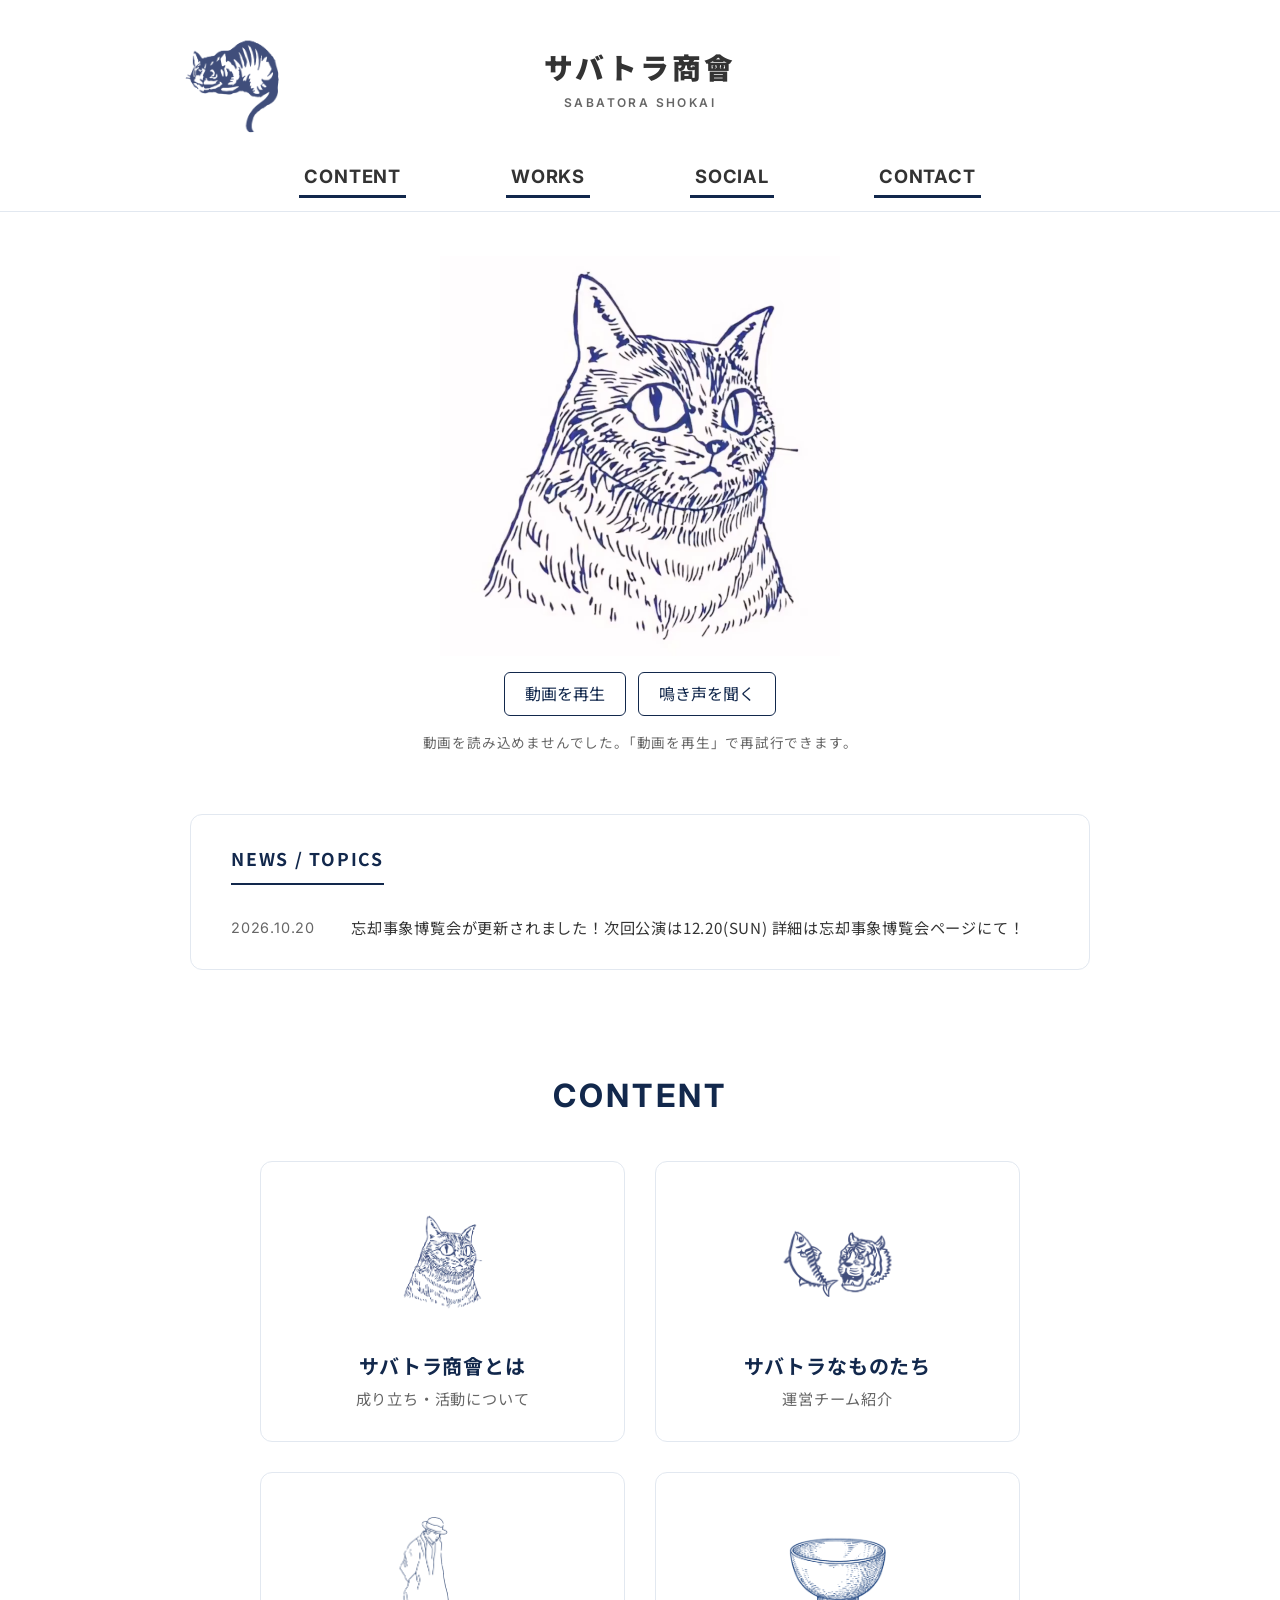
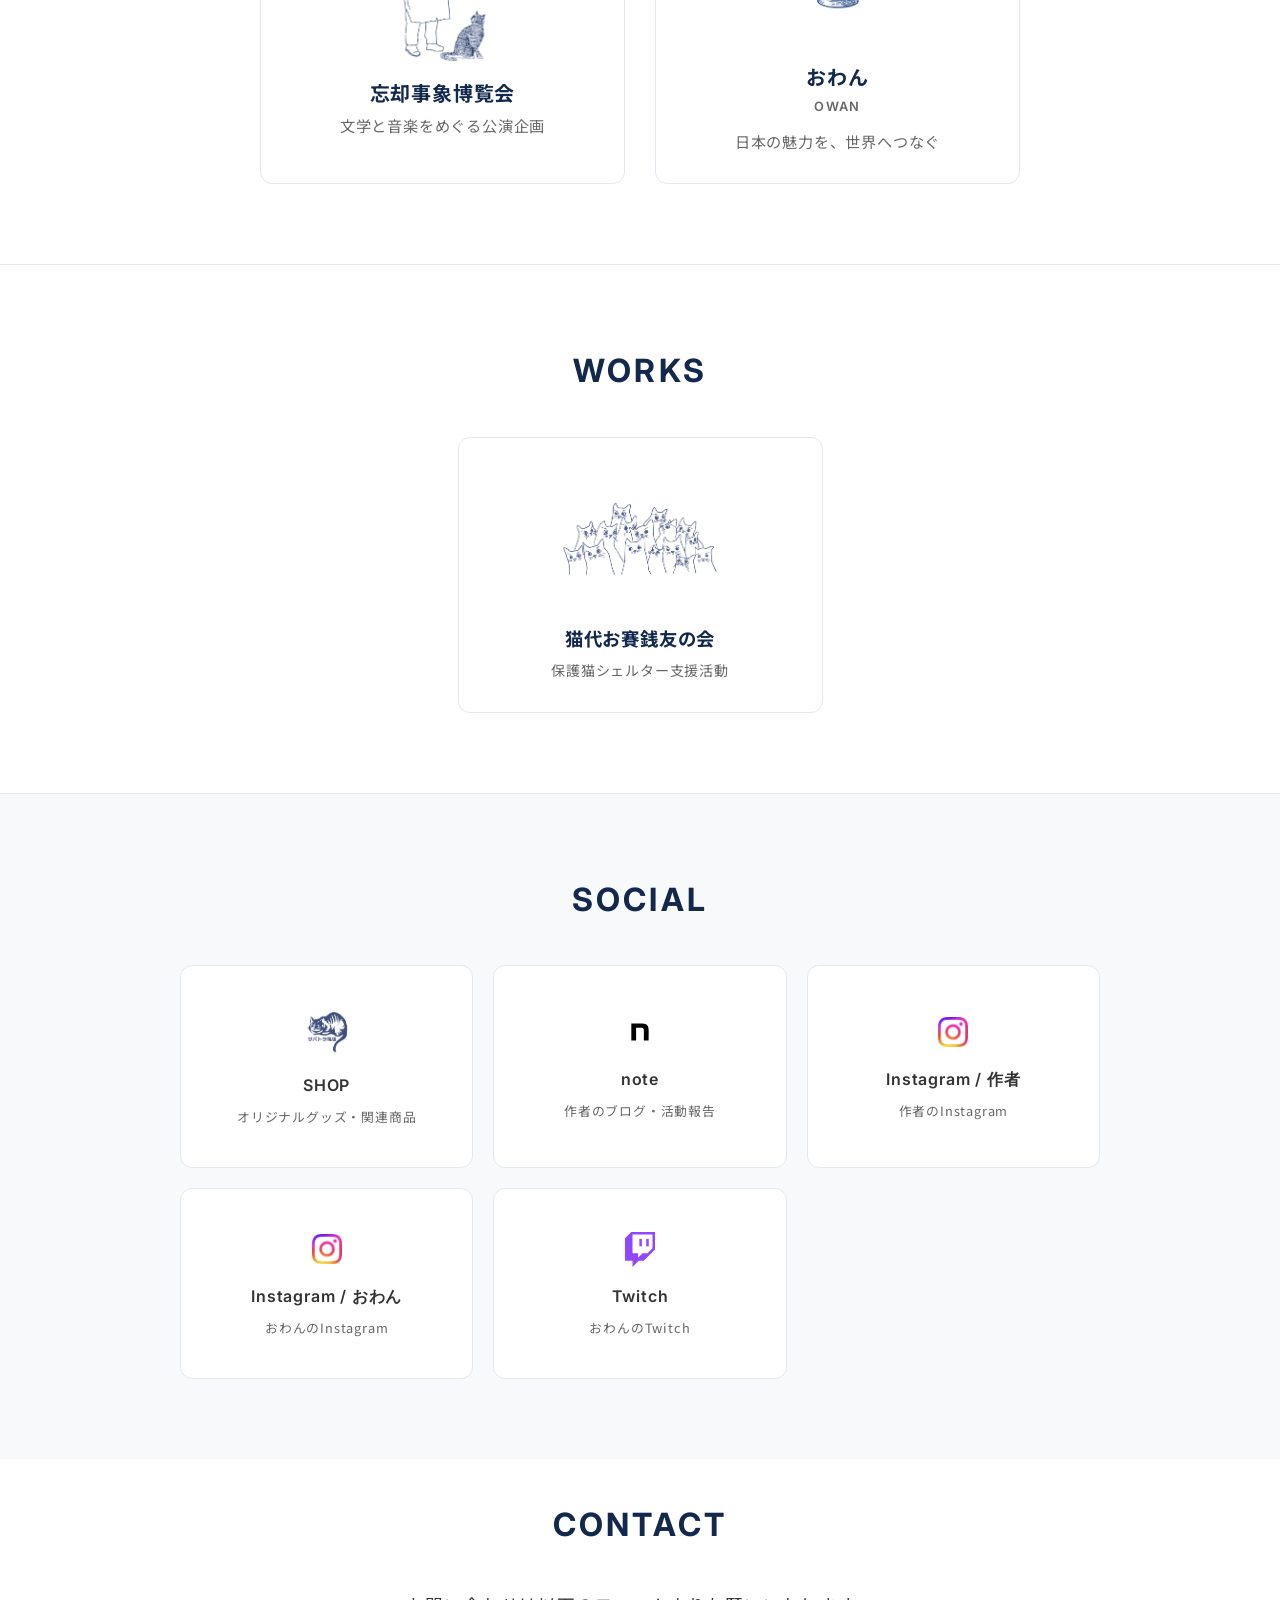
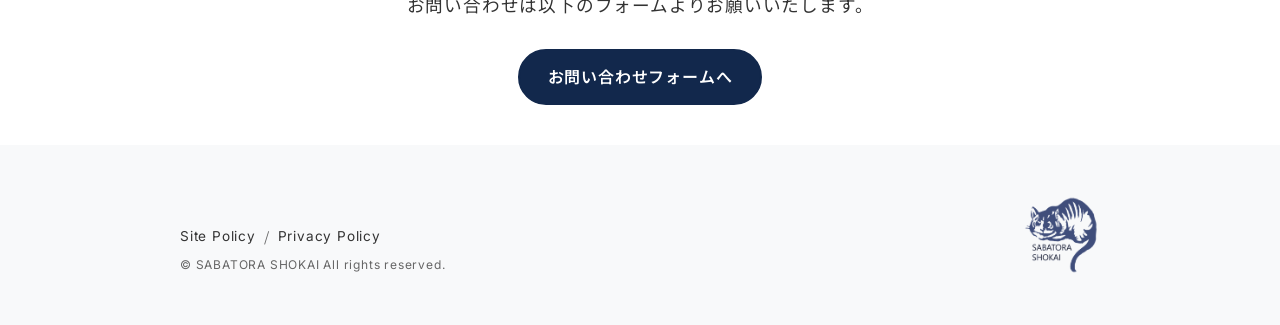
==== index.html @ c54bd8ae "Publish scoped Sabatora Shokai preview with synchronized cat video controls" ====
<!DOCTYPE html>
<html lang="ja">
<head>
<meta charset="UTF-8">
    <meta name="viewport" content="width=device-width, initial-scale=1.0">
    <title>サバトラ商會 | SABATORA SHOKAI</title>
    <meta name="description" content="サバトラ商會は、アート、コンテンツ、イベント、文学と音楽をめぐる企画など、日常の中で少しだけ楽しくて幸せなものを届ける小さな機関です。">
    <meta name="robots" content="noindex, nofollow">
    <!-- OGP -->
    <meta property="og:type" content="website">
    <meta property="og:title" content="サバトラ商會 | SABATORA SHOKAI">
    <meta property="og:description" content="サバトラ商會は、アート、コンテンツ、イベント、文学と音楽をめぐる企画など、日常の中で少しだけ楽しくて幸せなものを届ける小さな機関です。">
    <meta property="og:url" content="https://syo-dev-00.github.io/sabatora-shokai-preview-20261026/">
    <meta property="og:image" content="https://syo-dev-00.github.io/sabatora-shokai-preview-20261026/assets/img/ogp.jpg">
    <meta property="og:site_name" content="サバトラ商會">
    <!-- Twitter Card -->
    <meta name="twitter:card" content="summary_large_image">
    <meta name="twitter:title" content="サバトラ商會 | SABATORA SHOKAI">
    <meta name="twitter:description" content="サバトラ商會は、アート、コンテンツ、イベント、文学と音楽をめぐる企画など、日常の中で少しだけ楽しくて幸せなものを届ける小さな機関です。">
    <meta name="twitter:image" content="https://syo-dev-00.github.io/sabatora-shokai-preview-20261026/assets/img/ogp.jpg">
    <!-- Google Fonts -->
    <link rel="preconnect" href="https://fonts.googleapis.com">
    <link rel="preconnect" href="https://fonts.gstatic.com" crossorigin>
    <link href="https://fonts.googleapis.com/css2?family=Inter:wght@400;600;700&family=Noto+Sans+JP:wght@400;500;700;900&display=swap" rel="stylesheet">
    <!-- CSS -->
    <link rel="stylesheet" href="assets/css/style.css">
    <!-- Favicon -->
    <link rel="icon" type="image/png" href="assets/icons/favicon-96x96.png" sizes="96x96">
    <link rel="icon" type="image/svg+xml" href="assets/icons/favicon.svg">
    <link rel="shortcut icon" href="assets/icons/favicon.ico">
    <link rel="apple-touch-icon" sizes="180x180" href="assets/icons/apple-touch-icon.png">
    <link rel="manifest" href="assets/icons/site.webmanifest">
</head>
<body>
    <!-- ヘッダー (PPTXレイアウト準拠) -->
    <header class="header">
        <div class="header-inner">
            <!-- 左上ロゴ -->
            <div class="header-logo-container">
                <a href="index.html">
                    <img src="assets/img/common/logo_touka_01.png" alt="サバトラ商會 ロゴ" class="header-logo">
                </a>
            </div>
            
            <!-- 右上アイコンエリア（現在は非表示） -->
            <div class="header-icons-container">
                <!-- TODO: 将来的にコンテンツ量が増えた段階で検索機能の実装を検討
                <a href="#" class="icon-link search-icon disabled" onclick="return false;" aria-label="検索">
                    <svg width="24" height="24" viewBox="0 0 24 24" fill="none" stroke="currentColor" stroke-width="2" stroke-linecap="round" stroke-linejoin="round"><circle cx="11" cy="11" r="8"></circle><line x1="21" y1="21" x2="16.65" y2="16.65"></line></svg>
                </a>
                -->
            </div>

            <!-- スマホ用ハンバーガーメニュー -->
            <button class="hamburger" type="button" aria-label="メニューを開く" aria-expanded="false" aria-controls="global-nav">
                <span></span>
                <span></span>
                <span></span>
            </button>

            <!-- 中央タイトル（サイト名のみ） -->
            <div class="header-center">
                <div class="site-title">
                    <span class="ja">サバトラ商會</span>
                    <span class="en">SABATORA SHOKAI</span>
                </div>
            </div>

            <!-- ナビゲーション -->
            <nav class="header-nav" id="global-nav">
                <ul class="nav-list">
                    <li><a href="#content" class="nav-link">CONTENT</a></li>
                    <li><a href="#works" class="nav-link">WORKS</a></li>
                    <li><a href="#social" class="nav-link">SOCIAL</a></li>
                    <li><a href="#contact" class="nav-link">CONTACT</a></li>
                </ul>
            </nav>
        </div>
    </header>

    <main>
        <!-- ファーストビュー (Hero) トップ動画 -->
        <section class="hero hero--video" id="top">
            <h1 class="visually-hidden">サバトラ商會 | SABATORA SHOKAI</h1>
            <div class="hero-banner hero-banner--video">
                <!--
                    【更新箇所：トップ動画】
                    assets/img/common/index_top_sabatora.mp4 を使用します。
                    差し替える場合は同じファイル名・保存場所を使い、下のposterも
                    新しいMP4の実際のフレームから作り直してください。
                    無音ループ／鳴き声1回再生は assets/js/top-video.js で制御します。
                -->
                <video id="top-video" class="hero-video" width="800" height="800"
                    autoplay muted loop playsinline preload="auto" controls
                    poster="assets/img/common/index_top_sabatora_poster.png"
                    aria-label="サバトラ商會の猫の動画">
                    <source src="assets/img/common/index_top_sabatora.mp4" type="video/mp4">
                    お使いのブラウザーは動画再生に対応していません。
                </video>
                <div class="hero-video-controls" hidden>
                    <button type="button" id="video-play" class="hero-video-button">動画を再生</button>
                    <button type="button" id="video-sound" class="hero-video-button" aria-pressed="false">鳴き声を聞く</button>
                </div>
                <p id="video-status" class="hero-video-status" role="status" hidden></p>
            </div>
        </section>

        <!-- NEWS / TOPICS -->
        <section class="news-section" id="news">
            <div class="container">
                <div class="news-box">
                    <div class="news-header">
                        <h2 class="news-title">NEWS / TOPICS</h2>
                    </div>
                    <!--
                        【更新箇所：NEWS / TOPICS】
                        新しいお知らせは、日付と本文を含む <li class="news-item"> から
                        </li> までを一組として複製し、このul内の先頭へ追加してください。
                        複製した組の日付と本文だけを変更し、既存のお知らせは残します。
                        新しい日付が上になるように並べ、classやタグは変更しません。
                    -->
                    <ul class="news-list">
                        <li class="news-item">
                            <span class="news-date">2026.10.20</span>
                            <span class="news-text">忘却事象博覧会が更新されました！次回公演は12.20(SUN) 詳細は忘却事象博覧会ページにて！</span>
                        </li>
                    </ul>
                </div>
            </div>
        </section>

        <!-- CONTENT -->
        <section class="content-section section-pad" id="content">
            <div class="container">
                <div class="section-header">
                    <h2 class="section-title">CONTENT</h2>
                </div>
                <div class="content-grid">
                    <!-- サバトラ商會とは -->
                    <a href="about.html" class="content-item">
                        <div class="content-icon icon-sabatora"><img src="assets/img/common/logo_touka_03.png" alt="サバトラ商會とは"></div>
                        <h3 class="content-title">サバトラ商會とは</h3>
                        <p class="content-desc">成り立ち・活動について</p>
                    </a>

                    <!-- サバトラなものたち -->
                    <a href="people.html" class="content-item">
                        <div class="content-icon icon-people">
                            <img src="assets/img/people/people_sabatotora.png" alt="サバトラなものたち">
                        </div>
                        <h3 class="content-title">サバトラなものたち</h3>
                        <p class="content-desc">運営チーム紹介</p>
                    </a>
                    
                    <!-- 忘却事象博覧会 -->
                    <a href="boukyaku.html" class="content-item">
                        <div class="content-icon icon-bungou"><img src="assets/img/boukyaku/bungou_touka_01.png" alt="忘却事象博覧会"></div>
                        <h3 class="content-title">忘却事象博覧会</h3>
                        <p class="content-desc">文学と音楽をめぐる公演企画</p>
                    </a>

                    <!-- おわん -->
                    <a href="https://owan.sabatora-shokai.com/" class="content-item" target="_blank" rel="noopener noreferrer">
                        <div class="content-icon icon-owan"><img src="assets/img/owan/owan_touka.png" alt="おわん"></div>
                        <h3 class="content-title">おわん</h3>
                        <div class="content-subtitle">OWAN</div>
                        <p class="content-desc">日本の魅力を、世界へつなぐ</p>
                    </a>
                </div>
            </div>
        </section>

        <!-- WORKS -->
        <section class="works-section section-pad" id="works">
            <div class="container">
                <div class="section-header">
                    <h2 class="section-title">WORKS</h2>
                </div>
                <div class="works-body">
                    <div class="works-grid">
                        <!-- 猫代お賽銭友の会 -->
                        <a href="works-neko-osaisen.html" class="works-card">
                            <div class="works-card-img">
                                <img src="assets/img/works/neko-osaisen/works_logo.png" alt="猫代お賽銭友の会">
                            </div>
                            <div class="works-card-body">
                                <h3 class="works-card-title">猫代お賽銭友の会</h3>
                                <p class="works-card-desc">保護猫シェルター支援活動</p>
                            </div>
                        </a>
                    </div>
                </div>
            </div>
        </section>

        <!-- リンク (SOCIAL) 本文セクションとして配置 -->
        <section class="links section-pad" id="social">
            <div class="container">
                <div class="section-header">
                    <h2 class="section-title">SOCIAL</h2>
                </div>
                <div class="links-grid">
                    <!-- SHOP -->
                    <a href="https://sabatora.shopselect.net" class="link-item" target="_blank" rel="noopener noreferrer">
                        <div class="link-icon" style="height:52px;"><img src="assets/img/social/syouten.png" alt="SHOP" width="60" style="height:auto;"></div>
                        <h3 class="link-name">SHOP</h3>
                        <p class="link-desc">オリジナルグッズ・関連商品</p>
                    </a>
                    <!-- note -->
                    <a href="https://note.com/mao_takeuchi" class="link-item" target="_blank" rel="noopener noreferrer">
                        <div class="link-icon"><img src="assets/img/social/icon.svg" alt="note" width="40" height="40"></div>
                        <h3 class="link-name">note</h3>
                        <p class="link-desc">作者のブログ・活動報告</p>
                    </a>
                    <!-- 作者 Instagram -->
                    <a href="https://www.instagram.com/mao_takeuchi/" class="link-item" target="_blank" rel="noopener noreferrer">
                        <div class="link-icon"><img src="assets/img/social/Instagram_Glyph_Gradient.png" alt="Instagram" width="30" height="30"></div>
                        <h3 class="link-name">Instagram / 作者</h3>
                        <p class="link-desc">作者のInstagram</p>
                    </a>
                    <!-- おわん Instagram -->
                    <a href="https://www.instagram.com/owanthecat/" class="link-item" target="_blank" rel="noopener noreferrer">
                        <div class="link-icon"><img src="assets/img/social/Instagram_Glyph_Gradient.png" alt="Instagram" width="30" height="30"></div>
                        <h3 class="link-name">Instagram / おわん</h3>
                        <p class="link-desc">おわんのInstagram</p>
                    </a>
                    <!-- Twitch -->
                    <a href="https://www.twitch.tv/owanthecat" class="link-item" target="_blank" rel="noopener noreferrer">
                        <div class="link-icon"><img src="assets/img/social/glitch_flat_purple.svg" alt="Twitch" width="30" height="30"></div>
                        <h3 class="link-name">Twitch</h3>
                        <p class="link-desc">おわんのTwitch</p>
                    </a>
                </div>
            </div>
        </section>

        <!-- コンタクト (Contact) メール導線 -->
        <section class="contact section-pad" id="contact">
            <div class="container">
                <div class="section-header">
                    <h2 class="section-title">CONTACT</h2>
                </div>
                <div class="contact-inner">
                    <p class="contact-desc">
                        お問い合わせは以下のフォームよりお願いいたします。
                    </p>
                    <a href="https://forms.gle/N3kHqeqKoKmUGtqM6" target="_blank" rel="noopener noreferrer" class="btn btn-primary">お問い合わせフォームへ</a>
                </div>
            </div>
        </section>
    </main>

    <!-- 最小限のフッター -->
    <footer class="footer">
        <div class="container">
            <div class="footer-inner">
                <!-- 左側：ポリシー等 -->
                <div class="footer-left">
                    <div class="footer-policy">
                        <div class="policy-links">
                            <a href="sitepolicy.html" class="privacy-link">Site Policy</a>
                            <span class="policy-separator">/</span>
                            <a href="privacy.html" class="privacy-link">Privacy Policy</a>
                        </div>
                        <p class="copyright">&copy; SABATORA SHOKAI All rights reserved.</p>
                    </div>
                </div>
                <!-- 右側：ロゴ -->
                <div class="footer-right">
                    <img src="assets/img/common/logo_touka_02.png" alt="サバトラ商會 ロゴ" class="footer-logo">
                </div>
            </div>
        </div>
    </footer>

    <!-- JavaScript -->
    <script src="assets/js/main.js"></script>
    <script src="assets/js/top-video.js"></script>
</body>
</html>
---- assets/css/style.css ----
@charset "UTF-8";

/* =========================================
   Variables
========================================= */
:root {
    --color-text: #333333;
    --color-text-light: #666666;
    --color-primary: #12284c; /* ネイビー */
    --color-primary-hover: #1e4079;
    --color-bg: #ffffff;
    --color-bg-alt: #f8f9fa; /* 薄いグレー */
    --color-border: #e2e8f0;
    --font-family-base: 'Noto Sans JP', sans-serif;
    --font-family-en: 'Inter', sans-serif;
    --container-width: 1000px;
}

/* =========================================
   Reset & Base
========================================= */
html {
    -webkit-text-size-adjust: 100%;
    text-size-adjust: 100%;
    background-color: var(--color-bg-alt); /* iOS Chromeのフッター下余白(ルート露出)対策 */
}

* {
    margin: 0;
    padding: 0;
    box-sizing: border-box;
}

body {
    font-family: var(--font-family-base);
    color: var(--color-text);
    background-color: var(--color-bg-alt); /* iPhone等の下部余白対策でフッター背景色に合わせる */
    line-height: 1.6;
    font-size: 16px;
    letter-spacing: 0.05em;
    -webkit-font-smoothing: antialiased;
    overflow-x: hidden;
    display: flex;
    flex-direction: column;
    min-height: 100vh;
    min-height: 100dvh; /* iOS Safari等のアドレスバーを考慮した高さを追加 */
}

main {
    flex: 1;
    background-color: var(--color-bg); /* 元のbodyの白背景をmainで担保 */
}

a {
    color: inherit;
    text-decoration: none;
    transition: opacity 0.3s ease, color 0.3s ease, background-color 0.3s ease;
}

a:hover {
    opacity: 0.7;
}

img {
    max-width: 100%;
    height: auto;
    vertical-align: bottom;
}

ul {
    list-style: none;
}

button {
    background: none;
    border: none;
    cursor: pointer;
    font-family: inherit;
}

.container {
    max-width: var(--container-width);
    margin: 0 auto;
    padding: 0 40px;
}

.section-pad {
    padding: 80px 0;
}

/* =========================================
   Typography & Utilities
========================================= */
.visually-hidden {
    position: absolute;
    width: 1px;
    height: 1px;
    padding: 0;
    margin: -1px;
    overflow: hidden;
    clip: rect(0, 0, 0, 0);
    white-space: nowrap;
    border: 0;
}

.section-header {
    text-align: center;
    margin-bottom: 40px;
}

.section-title {
    font-family: var(--font-family-en);
    font-size: 2rem;
    font-weight: 700;
    color: var(--color-primary);
    letter-spacing: 0.1em;
}

.disabled {
    pointer-events: none;
    opacity: 0.5;
    cursor: default;
}

/* Buttons */
.btn {
    display: inline-flex;
    align-items: center;
    justify-content: center;
    min-width: 240px;
    height: 56px;
    padding: 0 28px;
    border-radius: 50px;
    font-weight: 600;
    text-align: center;
    font-size: 1rem;
    letter-spacing: 0.05em;
}

.btn-large {
    /* サイズは.btnで統一されたため削除（継承のみ） */
}

.btn-primary {
    background-color: var(--color-primary);
    color: #fff;
    border: 2px solid var(--color-primary);
}

.btn-primary:hover {
    background-color: var(--color-primary-hover);
    border-color: var(--color-primary-hover);
    color: #fff;
    opacity: 1;
}

.btn-dark {
    background-color: #222;
    color: #fff;
    border: 2px solid #222;
}

.btn-dark:hover {
    background-color: #000;
    border-color: #000;
    color: #fff;
    opacity: 1;
}

/* =========================================
   Header (PPTX寄せレイアウト)
========================================= */
.header {
    background-color: rgba(255, 255, 255, 0.98);
    position: fixed;
    top: 0;
    left: 0;
    width: 100%;
    z-index: 100;
    border-bottom: 1px solid var(--color-border);
}

.header-inner {
    position: relative;
    display: flex;
    flex-direction: column;
    align-items: center;
    padding: 20px 40px;
    max-width: var(--container-width);
    margin: 0 auto;
}

/* 左上ロゴ */
.header-logo-container {
    position: absolute;
    left: 40px;
    top: 5px; /* 上に移動 */
}

.header-logo {
    height: 155px; /* 10-15%縮小 */
}

/* 右上アイコン */
.header-icons-container {
    position: absolute;
    right: 40px;
    top: 50px; /* タイトルと猫ロゴの中心付近に合わせて下げる */
    display: flex;
    align-items: center;
    gap: 30px; /* アイコン間の間隔を広げる */
}

.icon-link {
    color: var(--color-text);
}

/* 中央配置のタイトルとナビゲーション */
.header-center {
    display: flex;
    flex-direction: column;
    align-items: center;
}

.site-title {
    display: flex;
    flex-direction: column;
    align-items: center;
    margin-top: 30px;
    margin-bottom: 50px;
}

.site-title .ja {
    font-size: 1.8rem;
    font-weight: 900;
    color: var(--color-text);
    line-height: 1.2;
    letter-spacing: 0.1em;
    margin-bottom: 8px; /* 日本語と英語の間隔を空ける */
}

.site-title .en {
    font-family: var(--font-family-en);
    font-size: 0.75rem;
    color: var(--color-text-light);
    letter-spacing: 0.2em;
    font-weight: 600;
}

.header-nav {
    display: flex;
}

.nav-list {
    display: flex;
    gap: 100px; /* ナビゲーションの間隔を少しだけ広げる */
    align-items: center;
}

.nav-link {
    font-family: var(--font-family-en);
    font-weight: 700;
    font-size: 1.15rem; /* 文字を大きくする */
    color: var(--color-text);
    padding: 0 5px 8px; /* 下線との余白 */
    border-bottom: 3px solid var(--color-primary); /* 個別に下線を引く */
    transition: color 0.3s, opacity 0.3s;
}

.nav-link:hover {
    color: var(--color-primary);
}

.hamburger {
    display: none;
    flex-direction: column;
    justify-content: space-between;
    width: 24px;
    height: 18px;
    z-index: 101;
    position: absolute;
    right: 20px;
    top: 30px;
}

.hamburger span {
    display: block;
    width: 100%;
    height: 2px;
    background-color: var(--color-text);
    transition: all 0.3s ease;
}

/* =========================================
   Hero (ファーストビュー・画像のみ)
========================================= */
.hero {
    width: 100%;
    background-color: var(--color-bg); 
    padding-top: 240px;
    display: flex;
    flex-direction: column;
    padding-bottom: 40px;
}
@media (max-width: 991px) {
    .hero {
        padding-top: 100px; /* ヘッダー高+余裕を持たせる */
        padding-bottom: 0px; /* トップ画像下の余白を詰める */
    }
}

.hero-banner {
    width: 100%;
    max-width: 1200px;
    margin: 0 auto;
    overflow: hidden;
    padding: 0 20px; /* 左右に少し余白 */
}

.hero-banner img {
    width: 100%;
    height: 50vh; 
    min-height: 400px;
    object-fit: cover;
    display: block;
    background-color: #e2e8f0;
}

/* ロゴ画像をトップに使用する場合のバリアント */
.hero-banner--logo {
    background-color: var(--color-bg);
    display: flex;
    justify-content: center;
    align-items: center;
    padding: 40px 20px;
}
.hero-banner--logo img {
    width: auto;
    height: auto;
    max-width: 680px;
    max-height: 680px;
    min-height: unset;
    object-fit: contain;
    background-color: transparent;
}
@media (max-width: 768px) {
    .hero-banner--logo {
        padding: 40px 20px;
    }
    .hero-banner--logo img {
        max-width: 92vw;
        max-height: 92vw;
        transform: scale(1.18);
    }
}

/* トップ動画専用。既存のヘッダー・NEWS・他ページには適用しない。 */
.hero--video {
    padding-bottom: 0;
}
.hero-banner--video {
    display: flex;
    flex-direction: column;
    align-items: center;
    padding: 16px 20px 0;
    gap: 16px;
}
.hero-video {
    display: block;
    width: min(100%, 400px);
    height: auto;
    aspect-ratio: 1;
    object-fit: contain;
}
.hero-video-controls {
    display: flex;
    flex-wrap: wrap;
    justify-content: center;
    gap: 12px;
}
.hero-video-controls[hidden],
.hero-video-button[hidden],
.hero-video-status[hidden] {
    display: none;
}
.hero-video-button {
    min-height: 44px;
    padding: 8px 20px;
    border: 1px solid var(--color-primary);
    border-radius: 6px;
    background: #fff;
    color: var(--color-primary);
    font: inherit;
    cursor: pointer;
}
.hero-video-status {
    margin: 0;
    font-size: 0.85rem;
    text-align: center;
    color: var(--color-text-light);
}
@media (max-width: 991px) {
    .hero-banner--video {
        padding-top: 32px;
    }
    .hero-video {
        width: min(68vw, 360px);
    }
}

/* =========================================
   News / Topics
========================================= */
.news-section {
    background-color: var(--color-bg);
    padding-top: 60px;
    padding-bottom: 20px;
}

.news-box {
    max-width: 900px;
    margin: 0 auto;
    background-color: #fff;
    border: 1px solid var(--color-border);
    border-radius: 12px;
    padding: 30px 40px;
}

.news-header {
    margin-bottom: 15px;
    border-bottom: 2px solid var(--color-primary);
    padding-bottom: 10px;
    display: inline-block;
}

.news-title {
    font-size: 1.1rem;
    font-weight: 700;
    color: var(--color-primary);
    letter-spacing: 0.1em;
}

.news-list {
    list-style: none;
}

.news-item {
    display: flex;
    flex-direction: column;
    padding: 15px 0;
    border-bottom: 1px dashed var(--color-border);
}

.news-item:last-child {
    border-bottom: none;
    padding-bottom: 0;
}

@media (min-width: 768px) {
    .news-item {
        flex-direction: row;
        align-items: center;
    }
}

.news-date {
    font-family: var(--font-family-en);
    font-size: 0.9rem;
    color: var(--color-text-light);
    margin-bottom: 5px;
}

@media (min-width: 768px) {
    .news-date {
        width: 120px;
        margin-bottom: 0;
        flex-shrink: 0;
    }
}

.news-text {
    font-size: 0.95rem;
    color: var(--color-text);
}

/* =========================================
   About
========================================= */
.about {
    background-color: var(--color-bg-alt);
}

.about-content {
    max-width: 700px;
    margin: 0 auto;
    text-align: center;
}

.about-text {
    font-size: 1.1rem;
    line-height: 2;
    color: var(--color-text);
}

/* =========================================
   Content
========================================= */
.content-section {
    background-color: var(--color-bg);
}

.content-grid {
    display: grid;
    grid-template-columns: repeat(2, minmax(0, 1fr));
    gap: 30px;
    max-width: 760px;
    margin: 0 auto;
}

.content-item {
    position: relative;
    display: flex;
    flex-direction: column;
    align-items: center;
    justify-content: center;
    background-color: #fff;
    padding: 30px 20px; /* 上下パディングを詳めて正方形寄りに */
    border-radius: 12px;
    border: 1px solid var(--color-border);
    transition: transform 0.3s, box-shadow 0.3s;
    text-align: center;
    min-height: 260px; /* 高さを少し抜いて正方形寄りに */
}

a.content-item:hover {
    transform: translateY(-3px);
    box-shadow: 0 8px 15px rgba(0,0,0,0.05);
    opacity: 1; /* デフォルトのaタグホバー透明化を打ち消す */
}

/* CONTENT内の小さな視覚要素 */
.content-icon {
    height: 140px; /* 約2倍に拡大 */
    margin-bottom: 18px; /* アイコンとタイトルの余白調整 */
    display: flex;
    align-items: center;
    justify-content: center;
}

.content-icon img {
    max-height: 100%;
    width: auto;
    opacity: 1; /* 透過PNGとしてそのまま表示 */
    background: transparent; /* 背景なし */
    border: none; /* 枠線なし */
    box-shadow: none; /* 影なし */
}

/* 各アイコンごとの微調整 */
.icon-sabatora img {
    transform: scale(1.25); /* 1.25倍ほど大きく */
}

.icon-bungou img {
    transform: scale(1.1); /* 少しだけ大きく */
}

/* icon-owan はそのまま */

.icon-people {
    width: 100%;
    max-width: 300px;
}

.icon-people img {
    max-width: 100%;
    max-height: 130px;
    object-fit: contain;
    transform: scale(1.35);
}

.content-title {
    font-size: 1.25rem;
    font-weight: 700;
    color: var(--color-primary);
    margin-bottom: 4px; /* サブタイトルとの間隔を狭める */
}

.content-subtitle {
    font-family: var(--font-family-en);
    font-size: 0.8rem;
    font-weight: 600;
    color: var(--color-text-light);
    letter-spacing: 0.1em;
    margin-bottom: 12px; /* 説明文との間隔 */
}

.content-desc {
    font-size: 0.95rem;
    color: var(--color-text-light);
}

.disabled-item {
    opacity: 0.6;
    pointer-events: none;
    background-color: var(--color-bg-alt); /* 薄いグレー背景にしてクリックできない感触を出す */
}

/* =========================================
   Links
========================================= */
.links {
    background-color: var(--color-bg-alt);
}

.links-grid {
    display: grid;
    grid-template-columns: repeat(3, 1fr); /* PC: 3列 → 5項目の場合は3+2の自然折り返し */
    gap: 20px;
}

/* 5項目ある場合、PCは3列の後に2列が来る自然な配置 */
@media (min-width: 769px) {
    .links-grid {
        grid-template-columns: repeat(3, 1fr);
    }
}

@media (max-width: 768px) {
    .links-grid {
        grid-template-columns: 1fr;
    }
    .content-grid {
        grid-template-columns: 1fr;
    }
}

.link-item {
    display: flex;
    flex-direction: column;
    align-items: center;
    justify-content: center;
    background-color: #fff;
    padding: 40px 20px;
    border-radius: 12px;
    border: 1px solid var(--color-border);
    transition: transform 0.3s, box-shadow 0.3s;
}

.link-item:hover {
    transform: translateY(-3px);
    box-shadow: 0 8px 15px rgba(0,0,0,0.05);
    opacity: 1;
}

.link-icon {
    font-size: 1.8rem;
    margin-bottom: 15px;
    display: flex;
    align-items: center;
    justify-content: center;
    height: 40px;
}

/* SHOP / note などのアイコンなしリンク用テキストプレースホルダー */
.link-icon-text {
    font-family: var(--font-family-en);
    font-size: 1.1rem;
    font-weight: 700;
    color: var(--color-primary);
    letter-spacing: 0.05em;
}

/* アイコンなし版カード：アイコン分の高さを上余白で補う */
.link-item--no-icon {
    padding-top: 55px; /* link-icon の height(40px) + margin-bottom(15px) 相当 */
}

.link-name {
    font-family: var(--font-family-en);
    font-size: 1rem;
    font-weight: 600;
    color: var(--color-text);
}

.link-desc {
    font-size: 0.8rem;
    color: var(--color-text-light);
    margin-top: 8px;
    text-align: center;
}

/* =========================================
   Contact
========================================= */
.contact {
    background-color: var(--color-bg);
    text-align: center;
}

.contact.section-pad {
    padding: 40px 0; /* 上下の余白を詰めて軽く見せる */
}

.contact-inner {
    max-width: 600px;
    margin: 0 auto;
}

.contact-desc {
    font-size: 1.1rem;
    margin-bottom: 30px;
}

/* =========================================
   Works Section
========================================= */
.works-section {
    background-color: var(--color-bg);
    border-top: 1px solid var(--color-border);
    border-bottom: 1px solid var(--color-border);
    text-align: center;
}

.works-body {
    max-width: 960px;
    margin: 0 auto;
}

.works-desc {
    font-size: 0.95rem;
    color: var(--color-text-light);
    padding: 8px 0;
}

/* WORKSカードグリッド */
.works-grid {
    display: grid;
    grid-template-columns: repeat(auto-fill, minmax(240px, 1fr));
    gap: 30px;
    margin-top: 8px;
}

.works-card {
    display: flex;
    flex-direction: column;
    align-items: center;
    background-color: #fff;
    border: 1px solid var(--color-border);
    border-radius: 12px;
    padding: 30px 20px;
    text-decoration: none;
    color: inherit;
    transition: transform 0.3s, box-shadow 0.3s;
    text-align: center;
}

@media (min-width: 769px) {
    .works-card:only-child {
        grid-column: 1 / -1;
        width: 100%;
        max-width: 365px;
        justify-self: center;
    }
}

.works-card:hover {
    transform: translateY(-3px);
    box-shadow: 0 8px 20px rgba(0,0,0,0.07);
    opacity: 1;
}

.works-card-img {
    width: 100%;
    max-width: 190px;
    margin-bottom: 14px;
}

.works-card-img img {
    width: 100%;
    height: auto;
    display: block;
}

.works-card-title {
    font-size: 1.15rem;
    font-weight: 700;
    color: var(--color-primary);
    margin-bottom: 6px;
}

.works-card-desc {
    font-size: 0.88rem;
    color: var(--color-text-light);
}

@media (max-width: 768px) {
    .works-grid {
        grid-template-columns: 1fr;
        max-width: 360px;
        margin-left: auto;
        margin-right: auto;
    }
    .works-card {
        padding: 20px 12px;
    }
    .works-card-img {
        max-width: 120px;
        margin-bottom: 10px;
    }
}

/* =========================================
   Footer (左寄せテキスト、右寄せロゴの横並び)
========================================= */
.footer {
    background-color: var(--color-bg-alt); /* 薄いグレー背景に変更してロゴを見やすく */
    color: var(--color-text);
    padding: 50px 0 50px; /* 上下均等にパディング */
}

.footer-inner {
    display: flex;
    justify-content: space-between;
    align-items: flex-end; /* 下揃えでバランスを取る */
}

.footer-left {
    display: flex;
    flex-direction: column;
    align-items: flex-start; /* 左寄せ */
    gap: 20px; /* SNSとポリシーの間の余白 */
}

.footer-sns {
    display: flex;
    gap: 30px; /* アイコン間の間隔を広げる */
}

.footer-sns .sns-img {
    width: 25px;
    height: 25px;
    transition: opacity 0.3s;
}

.footer-sns a:hover .sns-img {
    opacity: 0.7;
}

.footer-policy {
    display: flex;
    flex-direction: column;
    align-items: flex-start; /* 左寄せ */
    gap: 8px;
}

.policy-links {
    display: flex;
    align-items: center;
    gap: 8px;
}

.policy-separator {
    color: var(--color-text-light);
    font-size: 0.85rem;
}

.privacy-link {
    font-family: var(--font-family-en);
    font-size: 0.85rem;
    color: var(--color-text);
    transition: color 0.3s;
}

.privacy-link:hover {
    color: var(--color-primary);
}

.copyright {
    font-family: var(--font-family-en);
    font-size: 0.75rem;
    color: var(--color-text-light);
}

.footer-right {
    display: flex;
    align-items: flex-end;
}

.footer-logo {
    height: 80px; /* 右下のロゴを少し大きめに */
}


/* =========================================
   About Page Re-design
========================================= */
.about-page-wrapper {
    padding-top: 240px;
    padding-bottom: 80px;
    background-color: var(--color-bg);
}

.about-main-container {
    max-width: 1100px; /* 横幅のある安定した構成 */
    margin: 0 auto;
    border: 1px solid var(--color-border); /* 全体を囲む枠線 */
    background-color: #fff;
}

.about-hero {
    background-color: #6a82a8; /* 添付画像に近いスレートブルー */
    color: #fff;
    text-align: center;
    padding: 40px 0;
    border-bottom: 1px solid var(--color-border);
}

.about-page-title {
    font-size: 2.2rem;
    font-weight: 700;
    margin-bottom: 8px;
    letter-spacing: 0.1em;
    color: #fff;
}

.about-page-subtitle {
    font-family: var(--font-family-en);
    font-size: 1.4rem;
    font-weight: 600;
    letter-spacing: 0.05em;
    color: #fff;
}

.about-grid {
    display: grid;
    grid-template-columns: 1fr;
    gap: 40px;
    padding: 40px 30px;
}

@media (min-width: 992px) {
    .about-grid {
        grid-template-columns: 1fr 400px; /* 右側画像を大きめに */
        gap: 60px;
        padding: 60px 80px; /* 余白多め */
        align-items: center;
    }
}

.about-text-area {
    order: 2; /* スマホではテキストが下 */
}

@media (min-width: 992px) {
    .about-text-area {
        order: 1; /* PCでは左にテキスト */
    }
}

.about-img-area {
    order: 1; /* スマホでは画像が上 */
    display: flex;
    justify-content: center;
    align-items: center;
}

@media (min-width: 992px) {
    .about-img-area {
        order: 2; /* PCでは右に画像 */
        justify-content: flex-end; /* 右寄せ */
    }
}

.about-img-area img {
    max-width: 100%;
    width: 350px; /* バランスの良いサイズ */
    height: auto;
}

.about-body p {
    font-size: 1rem;
    line-height: 2.2; /* 読みやすい行間 */
    color: var(--color-text);
    margin-bottom: 25px;
}

.about-body p:last-child {
    margin-bottom: 0;
}

/* =========================================
   People Page (サバトラなものたち)
========================================= */
.people-page-wrapper {
    padding-top: 240px;
    padding-bottom: 0;
    background-color: var(--color-bg);
}

.people-main-container {
    max-width: 1000px;
    margin: 0 auto;
    background-color: #fff;
    border: 1px solid var(--color-border);
}

.people-hero {
    position: relative;
    min-height: 840px;
    padding: 0;
    overflow: hidden;
    background-color: #fff;
    border-bottom: 1px solid rgba(18, 40, 76, 0.08);
}

.people-hero-inner {
    position: relative;
    min-height: 840px;
}

.people-hero-visual {
    position: absolute;
    right: -18px;
    bottom: 58px;
    left: 120px;
    z-index: 1;
    display: flex;
    align-items: center;
    justify-content: flex-end;
    min-width: 0;
    padding: 0;
    background-color: transparent;
    border: none;
}

.people-hero-visual img {
    width: 100%;
    max-width: 900px;
    height: auto;
    display: block;
}

.people-hero-text {
    position: absolute;
    top: 58px;
    left: 86px;
    z-index: 2;
    width: 440px;
    max-width: calc(100% - 172px);
    min-width: 0;
    text-align: center;
}

.people-page-title {
    font-size: 1.55rem;
    line-height: 1.45;
    font-weight: 600;
    color: var(--color-primary);
    margin-bottom: 28px;
    text-align: center;
}

.people-lead p {
    font-size: 0.96rem;
    line-height: 1.85;
    color: var(--color-text);
    margin-bottom: 6px;
}

.people-lead p:last-child {
    margin-bottom: 0;
}

.people-profile-section {
    padding: 56px 48px;
    border-bottom: 1px solid rgba(18, 40, 76, 0.08);
}

.people-profile-section:last-child {
    border-bottom: none;
}

.people-profile {
    display: grid;
    grid-template-columns: minmax(0, 0.9fr) minmax(0, 1.1fr);
    gap: 48px;
    align-items: center;
}

.people-profile--reverse {
    grid-template-columns: minmax(0, 1.1fr) minmax(0, 0.9fr);
}

.people-profile-visual {
    display: flex;
    justify-content: center;
    align-items: center;
    min-width: 0;
}

.people-profile-visual img {
    width: 100%;
    max-width: 300px;
    height: auto;
    display: block;
}

.people-profile--reverse .people-profile-visual img {
    max-width: 320px;
}

.people-profile-text {
    min-width: 0;
}

.people-profile-title {
    font-size: 1.55rem;
    font-weight: 700;
    line-height: 1.45;
    color: var(--color-primary);
    margin-bottom: 22px;
    padding-bottom: 12px;
    border-bottom: 1px solid var(--color-border);
}

.people-profile-text p {
    font-size: 0.96rem;
    line-height: 2;
    color: var(--color-text);
    margin-bottom: 16px;
}

.people-profile-text p:last-child {
    margin-bottom: 0;
}

@media (max-width: 991px) {
    .people-page-wrapper {
        padding-top: 85px;
    }

    .people-page-wrapper .breadcrumb {
        padding-top: 18px;
        padding-bottom: 18px;
    }

    .people-hero {
        min-height: 690px;
        padding: 0;
    }

    .people-hero-inner {
        min-height: 690px;
    }

    .people-hero-visual {
        right: -24px;
        bottom: 44px;
        left: 90px;
    }

    .people-hero-text {
        top: 44px;
        left: 44px;
        width: 390px;
        max-width: calc(100% - 88px);
    }

    .people-profile-section {
        padding: 44px 32px;
    }

    .people-profile,
    .people-profile--reverse {
        grid-template-columns: 1fr;
        gap: 32px;
    }

    .people-profile-visual {
        order: 1;
    }

    .people-profile-text {
        order: 2;
    }
}

@media (max-width: 768px) {
    .people-hero {
        min-height: auto;
        padding: 34px 20px 40px;
        overflow: visible;
    }

    .people-profile-section {
        padding: 34px 20px;
    }

    .people-profile,
    .people-profile--reverse {
        gap: 26px;
    }

    .people-hero-inner {
        display: flex;
        flex-direction: column;
        align-items: center;
        gap: 22px;
        min-height: auto;
    }

    .people-hero-visual {
        position: static;
        width: 100%;
        padding: 0;
    }

    .people-hero-visual img {
        width: 100%;
        max-width: 100%;
    }

    .people-hero-text {
        position: static;
        width: 100%;
        max-width: 100%;
        text-align: left;
    }

    .people-page-title {
        font-size: 1.65rem;
        margin-bottom: 18px;
        text-align: left;
    }

    .people-lead p,
    .people-profile-text p {
        font-size: 0.92rem;
        line-height: 1.9;
    }

    .people-profile-title {
        font-size: 1.3rem;
        margin-bottom: 18px;
    }

    .people-profile-visual img,
    .people-profile--reverse .people-profile-visual img {
        max-width: 250px;
    }
}

/* =========================================
   Responsive
========================================= */
@media (max-width: 991px) {
    .header-inner {
        padding: 12px 16px;
        flex-direction: row;
        align-items: center;
        justify-content: space-between;
        min-height: 64px; /* 高さを少し増やす */
    }
    
    .header-logo-container {
        position: static;
        flex-shrink: 0;
        order: 1;
        z-index: 1001;
    }
    
    .header-icons-container {
        display: none;
    }
    
    /* タイトル：absoluteを止めてflex内に自然配置 */
    .header-center {
        display: flex;
        justify-content: center;
        align-items: center;
        position: static;
        transform: none;
        order: 2;
        flex: 1;
        min-width: 0; /* flex shrink対応 */
        z-index: 1001;
    }
    
    .site-title {
        margin: 0;
        align-items: center;
    }
    
    .site-title .ja {
        font-size: 1.05rem;
        margin-bottom: 1px;
        white-space: nowrap;
    }
    
    .site-title .en {
        font-size: 0.55rem;
    }

    .header-logo {
        height: 60px; /* ロゴを1.5倍に拡大 (40px -> 60px) */
        max-width: 66px; /* アスペクト比維持 */
        width: auto;
        object-fit: contain;
    }
    
    .hamburger {
        display: flex;
        position: static;
        order: 3;
        flex-shrink: 0;
        z-index: 1002;
    }
    
    .header-nav {
        position: fixed;
        top: 64px; /* ヘッダー高さ増加に伴い調整 */
        right: 0;
        left: auto;
        width: 200px;
        height: auto;
        max-height: calc(100vh - 64px);
        max-height: calc(100dvh - 64px);
        background-color: #fff;
        flex-direction: column;
        justify-content: flex-start;
        align-items: flex-end;
        opacity: 0;
        visibility: hidden;
        transition: opacity 0.3s ease, visibility 0.3s ease;
        z-index: 1001;
        padding: 20px 24px;
        box-shadow: -4px 4px 16px rgba(0,0,0,0.1);
        border-left: 1px solid var(--color-border);
        border-bottom: 1px solid var(--color-border);
    }
    
    .header-nav.is-open {
        opacity: 1;
        visibility: visible;
        display: flex;
    }
    
    .nav-list {
        flex-direction: column;
        gap: 22px;
        border-bottom: none;
        align-items: flex-end;
    }
    
    .nav-link {
        font-size: 1rem;
        border-bottom: none;
        padding-bottom: 0;
    }
    
    .hamburger.is-active span:nth-child(1) {
        transform: translateY(8px) rotate(45deg);
    }
    .hamburger.is-active span:nth-child(2) {
        opacity: 0;
    }
    .hamburger.is-active span:nth-child(3) {
        transform: translateY(-8px) rotate(-45deg);
    }
    
    /* フッター：スマホ版で縦並び中央揃え */
    .footer-inner {
        flex-direction: column;
        align-items: center;
        gap: 30px;
    }

    .footer-left {
        align-items: center;
    }

    .footer-policy {
        align-items: center;
    }
}

@media (max-width: 768px) {
    .container {
        padding: 0 16px;
    }
    
    .section-pad {
        padding: 40px 0;
    }
    
    .hero-banner img {
        height: 30vh;
        min-height: 180px;
    }
    
    /* ボタン：スマホで幅を調整 */
    .btn {
        min-width: 200px;
        height: 50px;
        padding: 0 24px;
        font-size: 0.9rem;
    }
    
    /* CONTENTカード：スマホでは正方形寄りにpaddingを調整 */
    .content-item {
        padding: 20px 12px; /* 余白をさらに減らす */
        min-height: auto; /* 高さを固定しない */
    }
    .content-icon {
        height: 90px; /* スマホでも十分な大きさに */
        margin-bottom: 10px;
    }
    .icon-people {
        max-width: 240px;
    }
    .icon-people img {
        max-height: 90px;
    }
    .content-title {
        font-size: 1.15rem; /* スマホ向けに少し文字サイズを調整 */
    }
    .content-desc {
        font-size: 0.85rem;
    }
    
    /* SOCIALカード */
    .link-item {
        padding: 24px 16px;
    }
    
    /* CONTACT余白 */
    .contact.section-pad {
        padding: 30px 0;
    }
    .contact-desc {
        font-size: 1rem;
        margin-bottom: 20px;
    }
    
    /* News */
    .news-section {
        padding-top: 24px;
    }
    .news-box {
        padding: 20px 16px;
    }
    
    /* boukyaku bottom area：footerとの余白統一 */
    .boukyaku-bottom-area {
        padding: 24px 16px 30px;
    }
    
    /* boukyaku content area */
    .boukyaku-content-area {
        padding: 30px 16px;
    }
    
    /* boukyaku セクション間余白を縮小 */
    .boukyaku-section {
        margin-bottom: 50px;
    }
    
    /* past-event-img スマホ幅制限 */
    .past-event-img {
        flex: none;
        width: 100%;
    }
    
    /* フッター余白 (削除：上部の共通フッター設定に統合) */
}

/* =========================================
   Boukyaku Page (忘却事象博覧会)
========================================= */
.boukyaku-page-wrapper {
    padding-top: 240px;
    padding-bottom: 0;
    background-color: var(--color-bg);
}

.boukyaku-main-container {
    max-width: 1000px;
    margin: 0 auto;
    background-color: #fff;
    border: 1px solid var(--color-border);
    padding-bottom: 0; /* 下余白はboukyaku-bottom-areaのみで管理 */
}

/* Breadcrumb */
.breadcrumb {
    padding: 15px 0;
    font-size: 0.85rem;
    color: var(--color-text-light);
    background-color: var(--color-bg);
}
.breadcrumb a {
    color: var(--color-text-light);
    text-decoration: underline;
}
.breadcrumb span {
    color: var(--color-primary);
    font-weight: 600;
}

/* Hero */
.boukyaku-hero {
    border-bottom: 1px solid var(--color-border);
    padding: 40px 20px;
    text-align: center;
}
.boukyaku-hero-inner {
    display: flex;
    flex-direction: column;
    align-items: center;
    gap: 30px;
}
.boukyaku-hero-img img {
    width: 100%;
    max-width: 560px;
    height: auto;
}
.boukyaku-hero-coming-soon {
    width: min(100%, 560px);
    aspect-ratio: 1 / 1;
    border: 1px solid var(--color-border);
    background: linear-gradient(135deg, #f9fafb 0%, #eef2f7 100%);
    display: flex;
    flex-direction: column;
    align-items: center;
    justify-content: center;
    color: var(--color-primary);
    letter-spacing: 0.08em;
}
.boukyaku-hero-coming-soon .coming-soon-series {
    font-family: var(--font-family-en);
    font-size: 0.9rem;
    color: var(--color-text-light);
    margin-bottom: 10px;
}
.boukyaku-hero-coming-soon strong {
    font-family: var(--font-family-en);
    font-size: 2.2rem;
    line-height: 1.2;
}
.boukyaku-hero-coming-soon .coming-soon-date {
    font-family: var(--font-family-en);
    font-size: 1rem;
    color: var(--color-text-light);
    margin-top: 10px;
}
.boukyaku-title {
    font-size: 2.2rem;
    font-weight: 700;
    color: var(--color-primary);
    letter-spacing: 0.1em;
    margin-bottom: 5px;
}
.boukyaku-subtitle {
    font-family: var(--font-family-en);
    font-size: 1rem;
    color: var(--color-text-light);
    letter-spacing: 0.1em;
    margin-bottom: 10px;
}
.boukyaku-desc {
    font-size: 1rem;
    color: var(--color-text);
}

/* SubNav */
.boukyaku-subnav {
    border-bottom: 1px solid var(--color-border);
    background-color: var(--color-bg-alt);
    padding: 15px 20px;
    position: relative; /* 誘導UI用の基準 */
}
.subnav-list {
    display: flex;
    flex-wrap: wrap;
    justify-content: center;
    gap: 20px 40px;
}
.subnav-list a {
    font-size: 0.95rem;
    font-weight: 600;
    color: var(--color-primary);
    padding-bottom: 5px;
    border-bottom: 2px solid transparent;
}
.subnav-list a:hover {
    border-bottom-color: var(--color-primary);
    opacity: 1;
}

/* Content Area */
.boukyaku-content-area {
    padding: 40px 30px;
}
@media (min-width: 768px) {
    .boukyaku-content-area {
        padding: 60px 80px;
    }
}

.boukyaku-section {
    margin-bottom: 80px;
}
.boukyaku-section:last-child {
    margin-bottom: 0;
}

.boukyaku-section-title {
    font-size: 1.4rem;
    font-weight: 700;
    color: var(--color-primary);
    margin-bottom: 30px;
    text-align: left;
}

/* Schedule & Past Event */
.schedule-box {
    border: 1px solid var(--color-border);
    border-radius: 12px;
    padding: 30px;
    background-color: #fff;
}
.schedule-box--coming-soon {
    text-align: center;
}
.schedule-coming-soon {
    font-size: 1rem;
    line-height: 1.9;
    margin-bottom: 10px;
}
.past-event-box {
    display: flex;
    flex-direction: column;
    gap: 30px;
    align-items: center;
}
.past-event-box + .past-event-box {
    border-top: 1px solid var(--color-border);
    margin-top: 44px;
    padding-top: 44px;
}
@media (min-width: 768px) {
    .past-event-box {
        flex-direction: row;
        align-items: stretch;
    }
}
.past-event-img {
    flex: 0 0 350px;
}
.past-event-img img {
    width: 100%;
    height: auto;
    border: 1px solid var(--color-border);
}
.past-event-info {
    flex: 1;
}

.schedule-date {
    font-size: 1.2rem;
    font-weight: 700;
    color: var(--color-primary);
    margin-bottom: 10px;
}
.schedule-address {
    font-size: 0.9rem;
    color: var(--color-text-light);
    margin-bottom: 20px;
}
.schedule-time-box, .schedule-ticket {
    margin-bottom: 20px;
    line-height: 1.8;
}
.sold-out {
    color: #e53e3e;
    font-weight: 700;
    margin-left: 10px;
}
.schedule-cast, .schedule-coop {
    font-size: 0.95rem;
    line-height: 1.8;
}

/* Writers */
.writers-grid {
    display: grid;
    grid-template-columns: 1fr;
    gap: 40px;
}
@media (min-width: 768px) {
    .writers-grid {
        grid-template-columns: 1fr 1fr;
        gap: 60px;
    }
}
.writer-card {
    background-color: #fff;
    position: relative;
    border-radius: 12px;
    overflow: hidden;
}
.writer-details summary {
    list-style: none;
    cursor: pointer;
    text-align: center;
    position: relative;
    padding-bottom: 15px;
    border-bottom: 1px dashed var(--color-border);
    transition: opacity 0.3s;
}
.writer-details summary::-webkit-details-marker {
    display: none;
}
.writer-details summary:hover {
    opacity: 0.8;
}
.writer-img-wrapper {
    display: flex;
    justify-content: center;
    margin-bottom: 15px;
    height: 320px; /* 小さいので拡大（250px→320px） */
}
.writer-img {
    max-height: 100%;
    width: auto;
    object-fit: contain;
}
.writer-name-box {
    display: flex;
    flex-direction: column;
    align-items: center;
    border: 1px solid var(--color-text);
    border-radius: 20px;
    padding: 10px 20px;
    margin-bottom: 15px;
    max-width: 200px;
    margin-left: auto;
    margin-right: auto;
}
.writer-name-ja {
    font-size: 1.1rem;
    font-weight: 700;
    margin-bottom: 2px;
}
.writer-name-en {
    font-family: var(--font-family-en);
    font-size: 0.65rem;
    letter-spacing: 0.1em;
}
.details-icon {
    font-size: 0.8rem;
    color: var(--color-primary);
    font-weight: 600;
}
.writer-details[open] .details-icon {
    opacity: 0; /* 開いている時は下の「閉じる」で閉じるため非表示 */
}

.writer-info-content {
    position: absolute;
    top: 0;
    left: 0;
    width: 100%;
    height: 100%;
    background-color: rgba(40, 40, 40, 0.70); /* さらに透明度を上げる(0.82→0.70) */
    color: #fff;
    padding: 30px;
    margin-top: 0;
    border-radius: 12px;
    font-size: 0.9rem;
    line-height: 1.8;
    overflow-y: auto;
    z-index: 10;
    box-sizing: border-box;
    cursor: pointer; /* モーダル全体をクリック可能に */
}

.close-overlay-top {
    position: sticky;
    top: 0;
    float: right; /* 右上に配置 */
    font-size: 1.5rem;
    line-height: 1;
    font-weight: 700;
    color: rgba(255, 255, 255, 0.7);
    z-index: 20;
    transition: color 0.3s;
}
.writer-info-content:hover .close-overlay-top {
    color: #fff;
}
.writer-works {
    margin-top: 20px;
    border-top: 1px dashed rgba(255,255,255,0.3);
    padding-top: 15px;
}
.works-title {
    font-weight: 700;
    margin-bottom: 10px;
    text-align: center;
}
.works-list {
    list-style: none;
    text-align: center;
}
.works-list li {
    margin-bottom: 5px;
}

/* Goods */
.text-center {
    text-align: center;
}
.goods-desc {
    font-size: 1.05rem;
    line-height: 1.8;
    margin-bottom: 30px;
}
.goods-btn {
    margin-bottom: 20px;
}

@media (max-width: 768px) {
    .schedule-box--coming-soon,
    #goods.text-center {
        text-align: left;
    }
}

/* Gallery */
.gallery-series {
    margin-bottom: 48px;
}

.gallery-series:last-child {
    margin-bottom: 0;
}

.gallery-series-title {
    font-family: var(--font-family-en);
    font-size: 1rem;
    font-weight: 700;
    line-height: 1.5;
    color: var(--color-primary);
    letter-spacing: 0.04em;
    margin-bottom: 20px;
    padding-bottom: 10px;
    border-bottom: 1px solid var(--color-border);
}

.gallery-grid {
    display: grid;
    grid-template-columns: repeat(auto-fill, minmax(180px, 1fr)); /* 5枚対応で自然に折り返し */
    gap: 20px;
}
.gallery-item {
    aspect-ratio: 1 / 1;
    overflow: hidden;
    border-radius: 8px;
    background-color: #fff;
}
@media (max-width: 768px) {
    .gallery-grid {
        display: flex;
        flex-wrap: nowrap;
        overflow-x: auto;
        gap: 16px;
        padding-bottom: 10px; /* スクロールバー用余白 */
        -webkit-overflow-scrolling: touch;
        scrollbar-width: none; /* Firefox: スクロールバー非表示 */
    }
    .gallery-grid::-webkit-scrollbar {
        display: none; /* Chrome/Safari: スクロールバー非表示 */
    }
    .gallery-item {
        flex: 0 0 70%; /* スマホ画面の70%幅 */
        width: 70%;
        max-width: none;
    }
    .gallery-series {
        margin-bottom: 36px;
    }
}
.gallery-item img {
    display: block;
    width: 100%;
    height: 100%;
    object-fit: cover;
    border-radius: 0;
    transition: transform 0.3s;
}
.gallery-item:hover img {
    transform: scale(1.05);
}

/* Bottom Area */
.boukyaku-bottom-area {
    padding: 40px 0;
    text-align: center;
    background-color: var(--color-bg);
}
.page-top-link {
    display: inline-block;
    font-size: 0.9rem;
    color: var(--color-text-light);
    margin-bottom: 40px;
}
.bottom-contact-box p {
    margin-bottom: 30px;
}

/* =========================================
   Gallery Modal
========================================= */
.gallery-modal {
    display: none;
    position: fixed;
    z-index: 2000;
    left: 0;
    top: 0;
    width: 100%;
    height: 100%;
    background-color: rgba(0, 0, 0, 0.85);
    backdrop-filter: blur(5px);
    justify-content: center;
    align-items: center;
    cursor: pointer;
}

.gallery-modal.is-open {
    display: flex;
}

.gallery-modal-content {
    max-width: 90%;
    max-height: 85vh;
    border-radius: 8px;
    object-fit: contain;
    cursor: default; /* 画像上はデフォルトカーソル */
    box-shadow: 0 10px 30px rgba(0,0,0,0.5);
}

.gallery-modal-close {
    position: absolute;
    top: 20px;
    right: 30px;
    color: #fff;
    font-size: 40px;
    font-weight: bold;
    transition: 0.3s;
    cursor: pointer;
}

.gallery-modal-close:hover,
.gallery-modal-close:focus {
    color: #bbb;
    text-decoration: none;
}

/* =========================================
   Utility
========================================= */
@media (max-width: 768px) {
    .pc-only {
        display: none !important;
    }
}

/* =========================================
   Mobile Tweaks (上書き優先のため末尾に配置)
========================================= */

@media (max-width: 991px) {
    /* About Page */
    .about-page-wrapper {
        padding-top: 105px; /* ヘッダー高+αを考慮して増やす */
        padding-bottom: 24px;
    }
    .about-hero {
        padding: 24px 0;
    }
    .about-grid {
        padding-top: 24px;
        padding-bottom: 32px;
        gap: 20px;
    }
    /* ★ベース指定(350px)より後ろに置くことで確実に上書き */
    .about-page-wrapper .about-img-area img {
        width: 220px;
        max-width: 70vw;
    }

    /* Boukyaku Page (忘却事象博覧会) */
    .boukyaku-page-wrapper {
        padding-top: 85px; /* 余白を25px詰めて16〜24px程度の見た目に調整 */
    }
    .boukyaku-page-wrapper .breadcrumb {
        padding-top: 18px;
        padding-bottom: 18px; /* 上下均等にして罫線の中央に見せる */
    }
}

@media (max-width: 768px) {
    /* Footer */
    .footer {
        padding: 24px 0;
    }
    .footer-logo {
        height: 44px;
    }

    /* SubNav (サブナビの文字を帯の上下中央に配置) */
    .boukyaku-subnav {
        padding: 0;
        min-height: 64px;
        display: flex;
        align-items: center;
    }
    .boukyaku-subnav .subnav-list {
        align-items: center;
        height: 64px;
        padding-top: 0;
        padding-bottom: 0;
        margin: 0;
        
        /* 横スクロール設定 */
        display: flex;
        flex-wrap: nowrap;
        overflow-x: auto;
        justify-content: flex-start;
        gap: 20px;
        padding-left: 20px; /* 左端に自然な余白を追加 */
        padding-right: 40px; /* 誘導UIと被らないように右余白を追加 */
        scroll-padding-left: 20px; /* スクロール時の余白を確保 */
        -webkit-overflow-scrolling: touch;
        scrollbar-width: none;
    }
    .subnav-list::-webkit-scrollbar {
        display: none;
    }
    .subnav-list li {
        white-space: nowrap;
    }
    
    /* 下線分のpaddingをなくして要素全体を中央揃えにする */
    .boukyaku-subnav .subnav-list a {
        display: inline-flex;
        align-items: center;
        height: 64px;
        padding-bottom: 0; /* 元の5pxを消去 */
        border-bottom: none; /* 元の下線を消去 */
        position: relative;
    }
    
    /* PC用のhover時下線(border-bottom-color)の代わりに、疑似要素で下線を表現する */
    .boukyaku-subnav .subnav-list a:hover::after,
    .boukyaku-subnav .subnav-list a:focus::after {
        content: "";
        position: absolute;
        left: 0;
        right: 0;
        bottom: 14px;
        height: 2px;
        background: var(--color-primary);
    }

    /* 横スクロール誘導UI */
    .boukyaku-subnav::after {
        content: '\203A'; /* 右向き矢印 › */
        position: absolute;
        top: 0;
        right: 0;
        bottom: 0;
        width: 50px;
        display: flex;
        align-items: center;
        justify-content: flex-end;
        padding-right: 15px;
        font-size: 1.5rem;
        color: var(--color-text-light);
        background: linear-gradient(to right, rgba(250,250,250,0) 0%, rgba(250,250,250,1) 70%);
        pointer-events: none;
    }
}
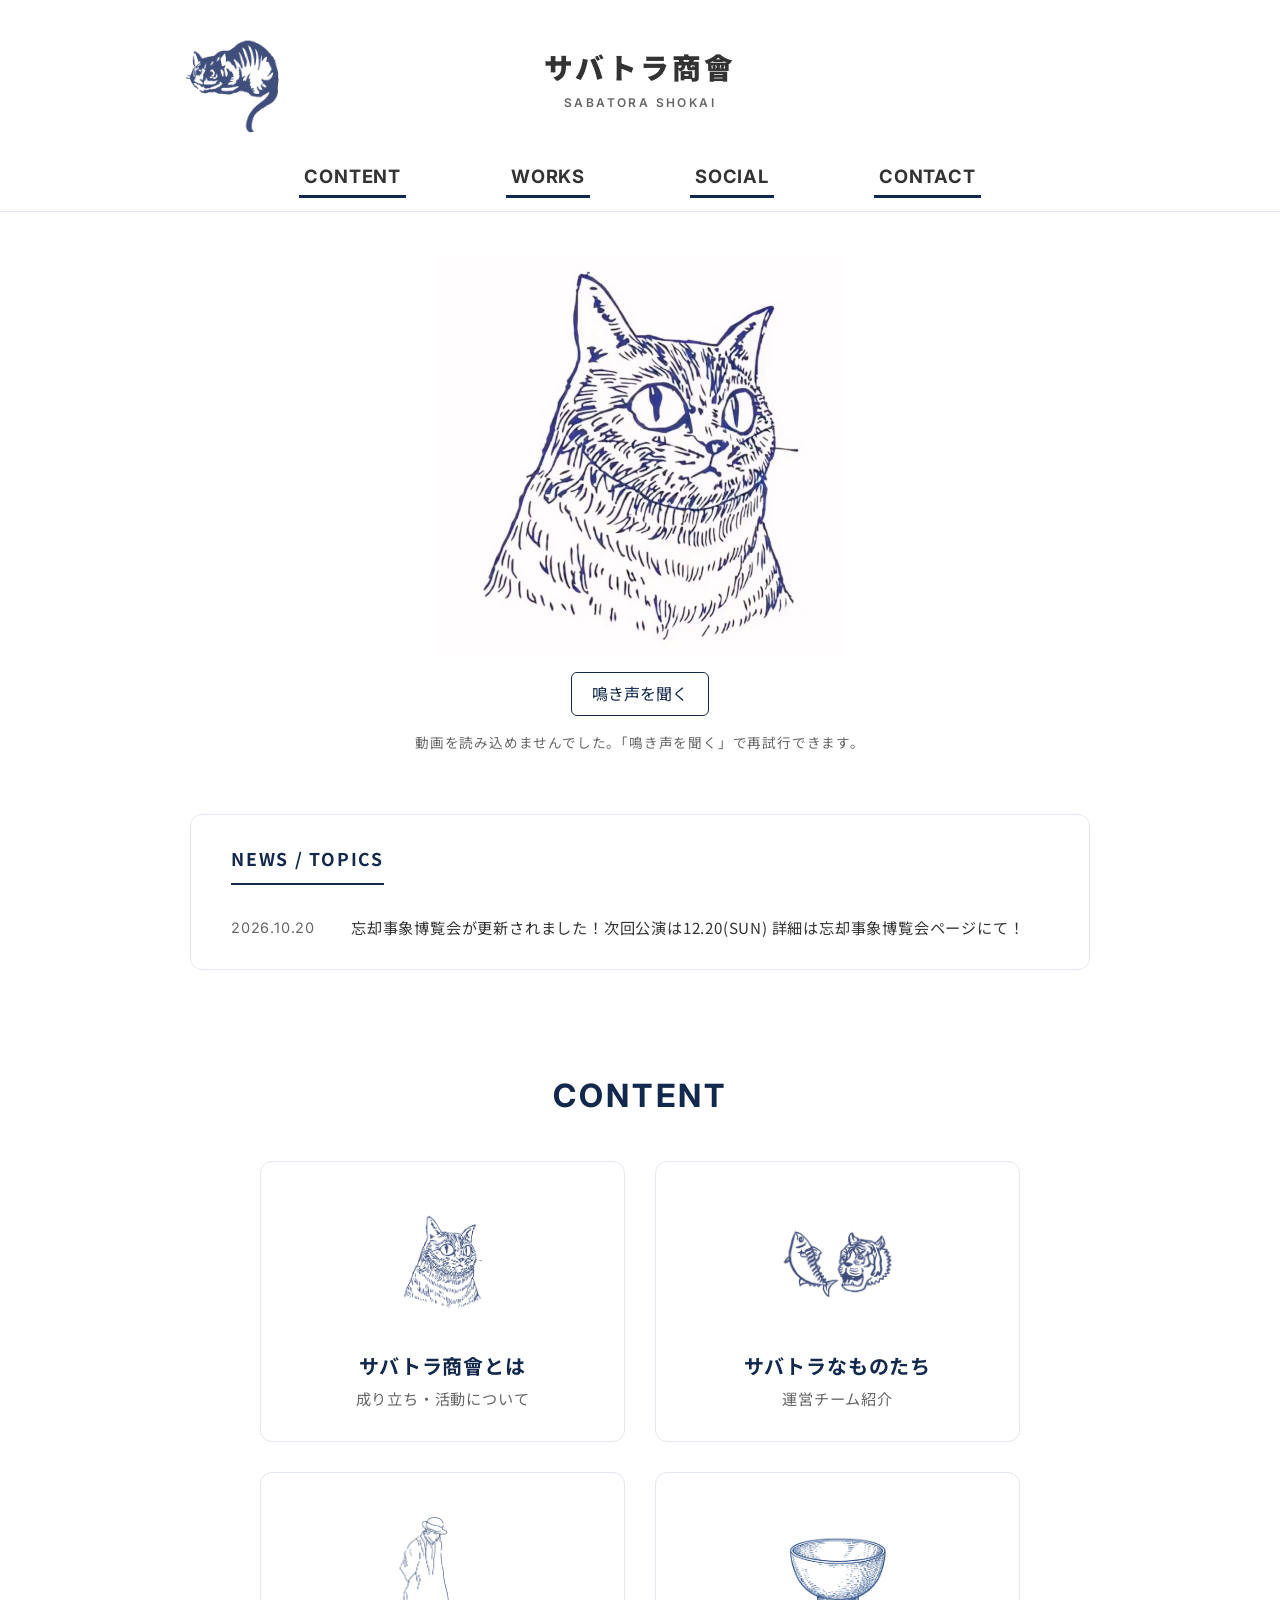
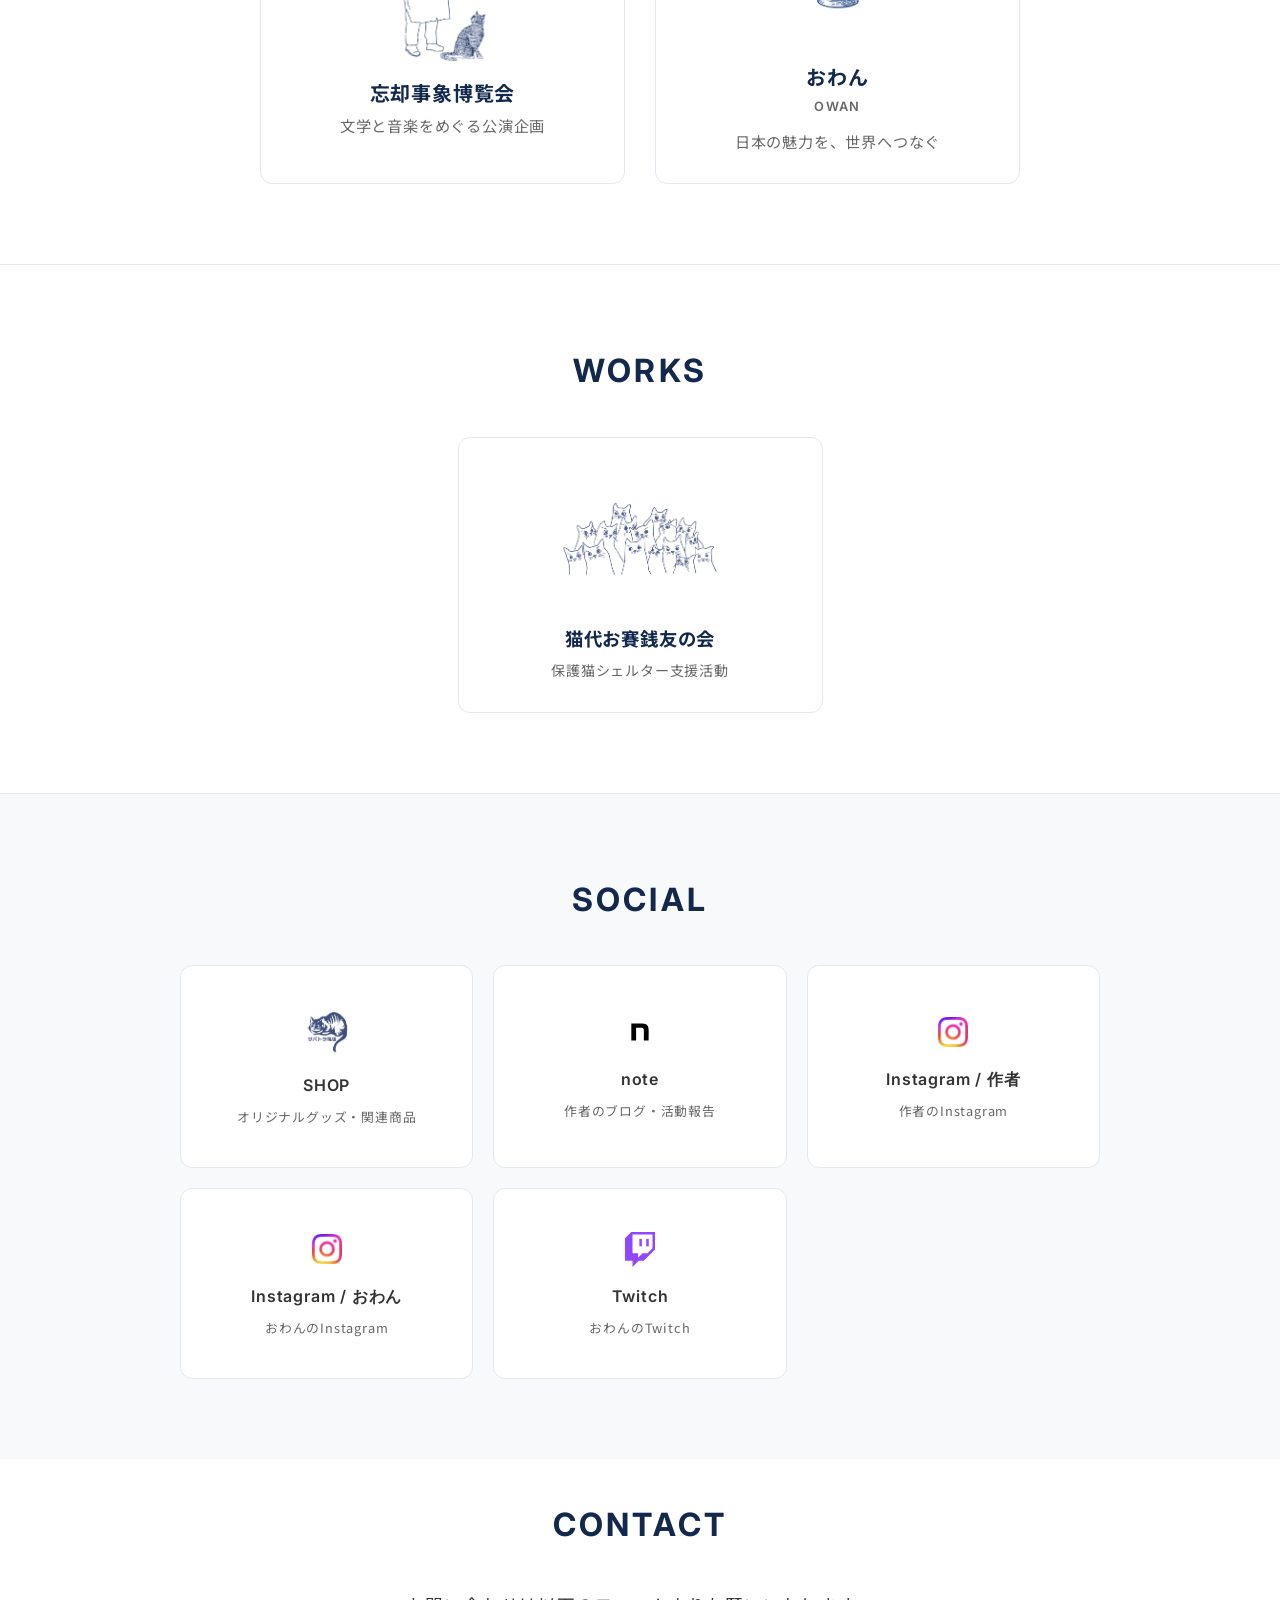
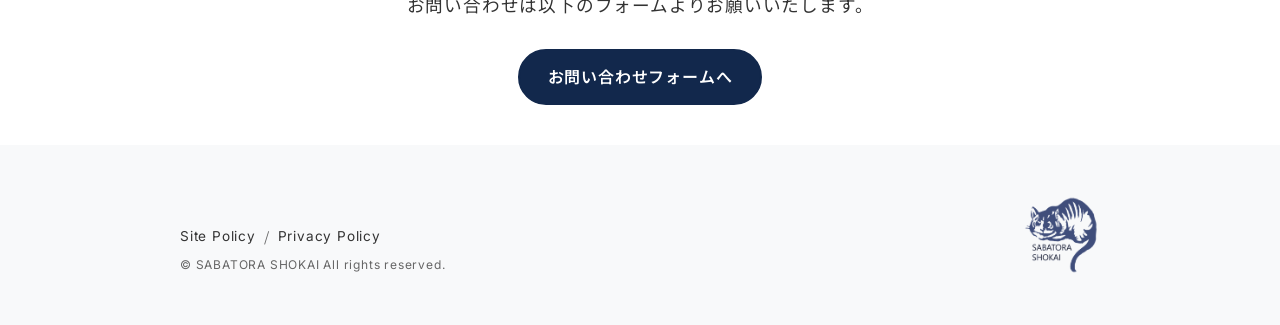
==== commit 8a8a3c97: "Keep cat video sound playback on a single button" ====
--- a/index.html
+++ b/index.html
@@ -91,14 +91,13 @@
                     無音ループ／鳴き声1回再生は assets/js/top-video.js で制御します。
                 -->
                 <video id="top-video" class="hero-video" width="800" height="800"
-                    autoplay muted loop playsinline preload="auto" controls
+                    autoplay muted loop playsinline preload="auto"
                     poster="assets/img/common/index_top_sabatora_poster.png"
                     aria-label="サバトラ商會の猫の動画">
                     <source src="assets/img/common/index_top_sabatora.mp4" type="video/mp4">
                     お使いのブラウザーは動画再生に対応していません。
                 </video>
                 <div class="hero-video-controls" hidden>
-                    <button type="button" id="video-play" class="hero-video-button">動画を再生</button>
                     <button type="button" id="video-sound" class="hero-video-button" aria-pressed="false">鳴き声を聞く</button>
                 </div>
                 <p id="video-status" class="hero-video-status" role="status" hidden></p>
--- a/assets/css/style.css
+++ b/assets/css/style.css
@@ -374,9 +374,7 @@
 }
 .hero-video-controls {
     display: flex;
-    flex-wrap: wrap;
     justify-content: center;
-    gap: 12px;
 }
 .hero-video-controls[hidden],
 .hero-video-button[hidden],
@@ -384,6 +382,8 @@
     display: none;
 }
 .hero-video-button {
+    -webkit-appearance: none;
+    appearance: none;
     min-height: 44px;
     padding: 8px 20px;
     border: 1px solid var(--color-primary);
@@ -1678,6 +1678,11 @@
     color: var(--color-text-light);
     margin-bottom: 20px;
 }
+/* 次回公演の本文内リンクだけ、一般的なリンク色と下線で示す。 */
+.schedule-box--coming-soon .schedule-address a {
+    color: #0000ee;
+    text-decoration: underline;
+}
 .schedule-time-box, .schedule-ticket {
     margin-bottom: 20px;
     line-height: 1.8;
